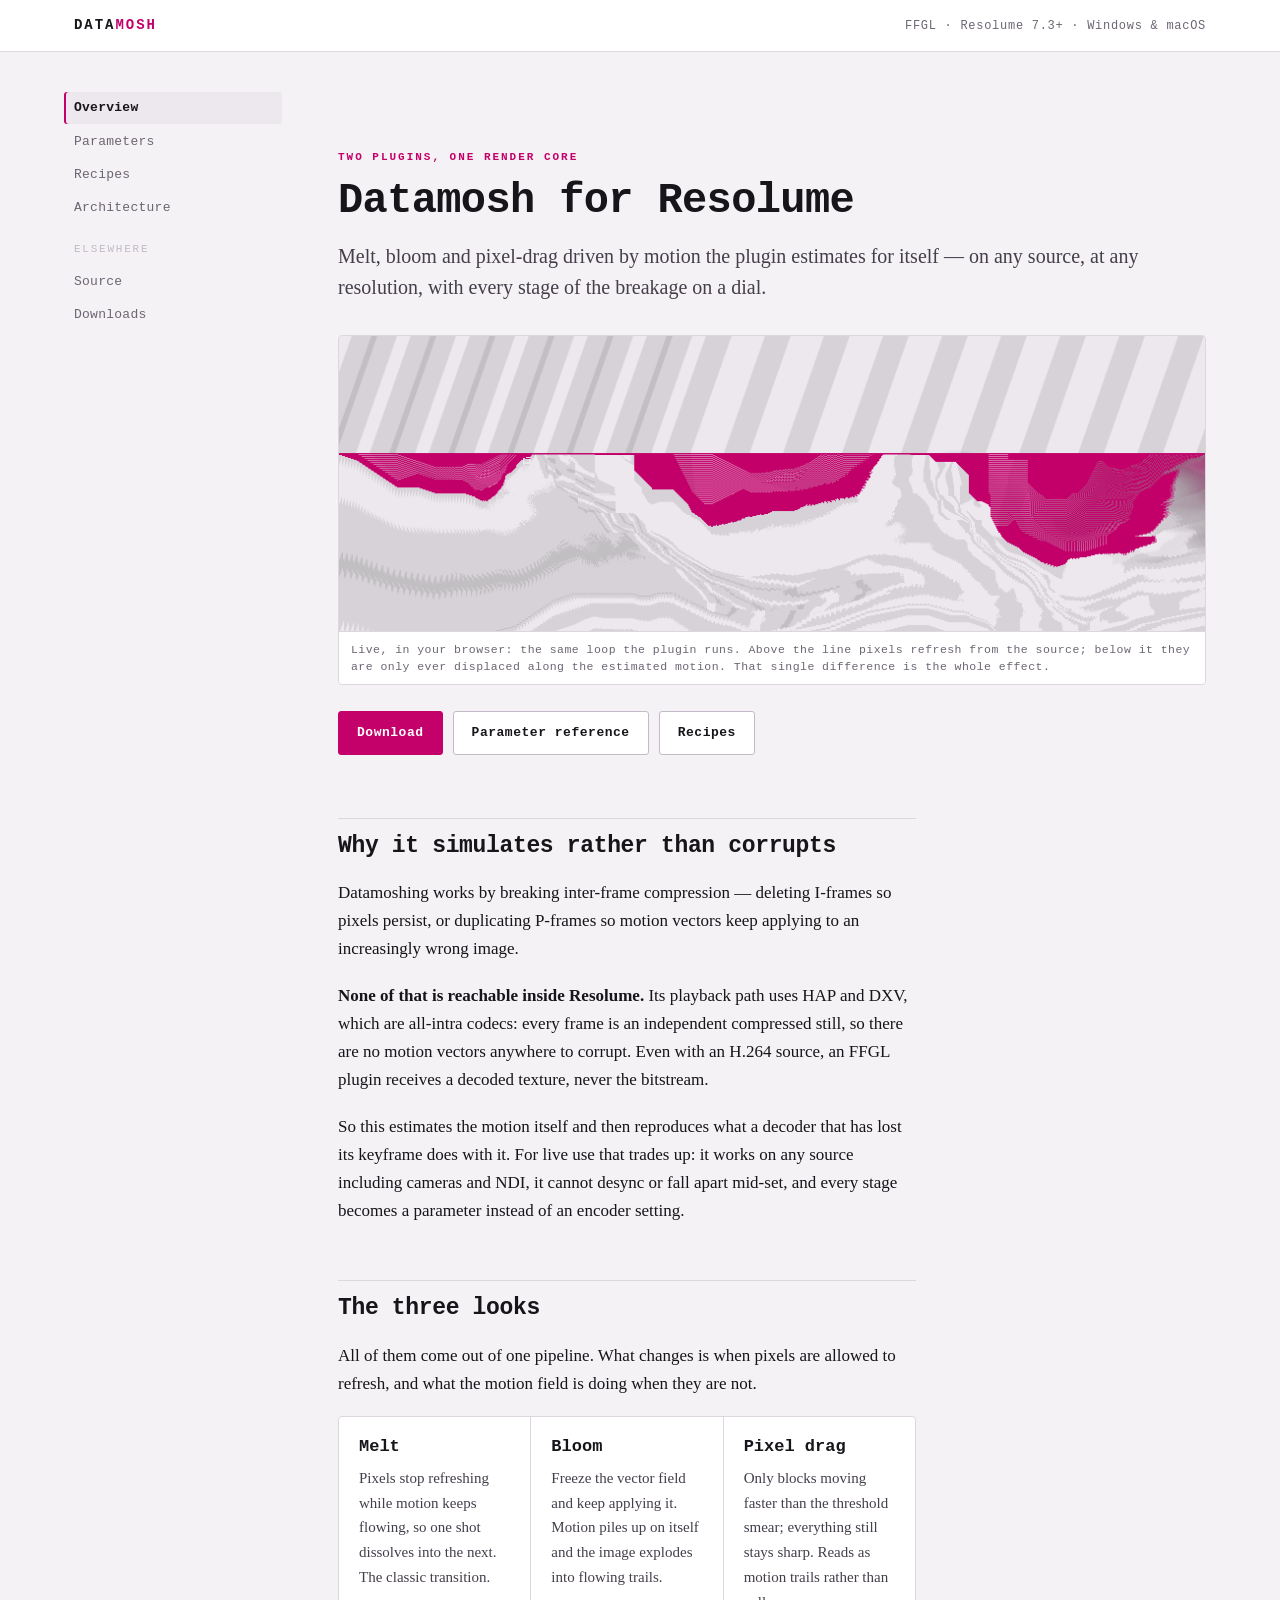
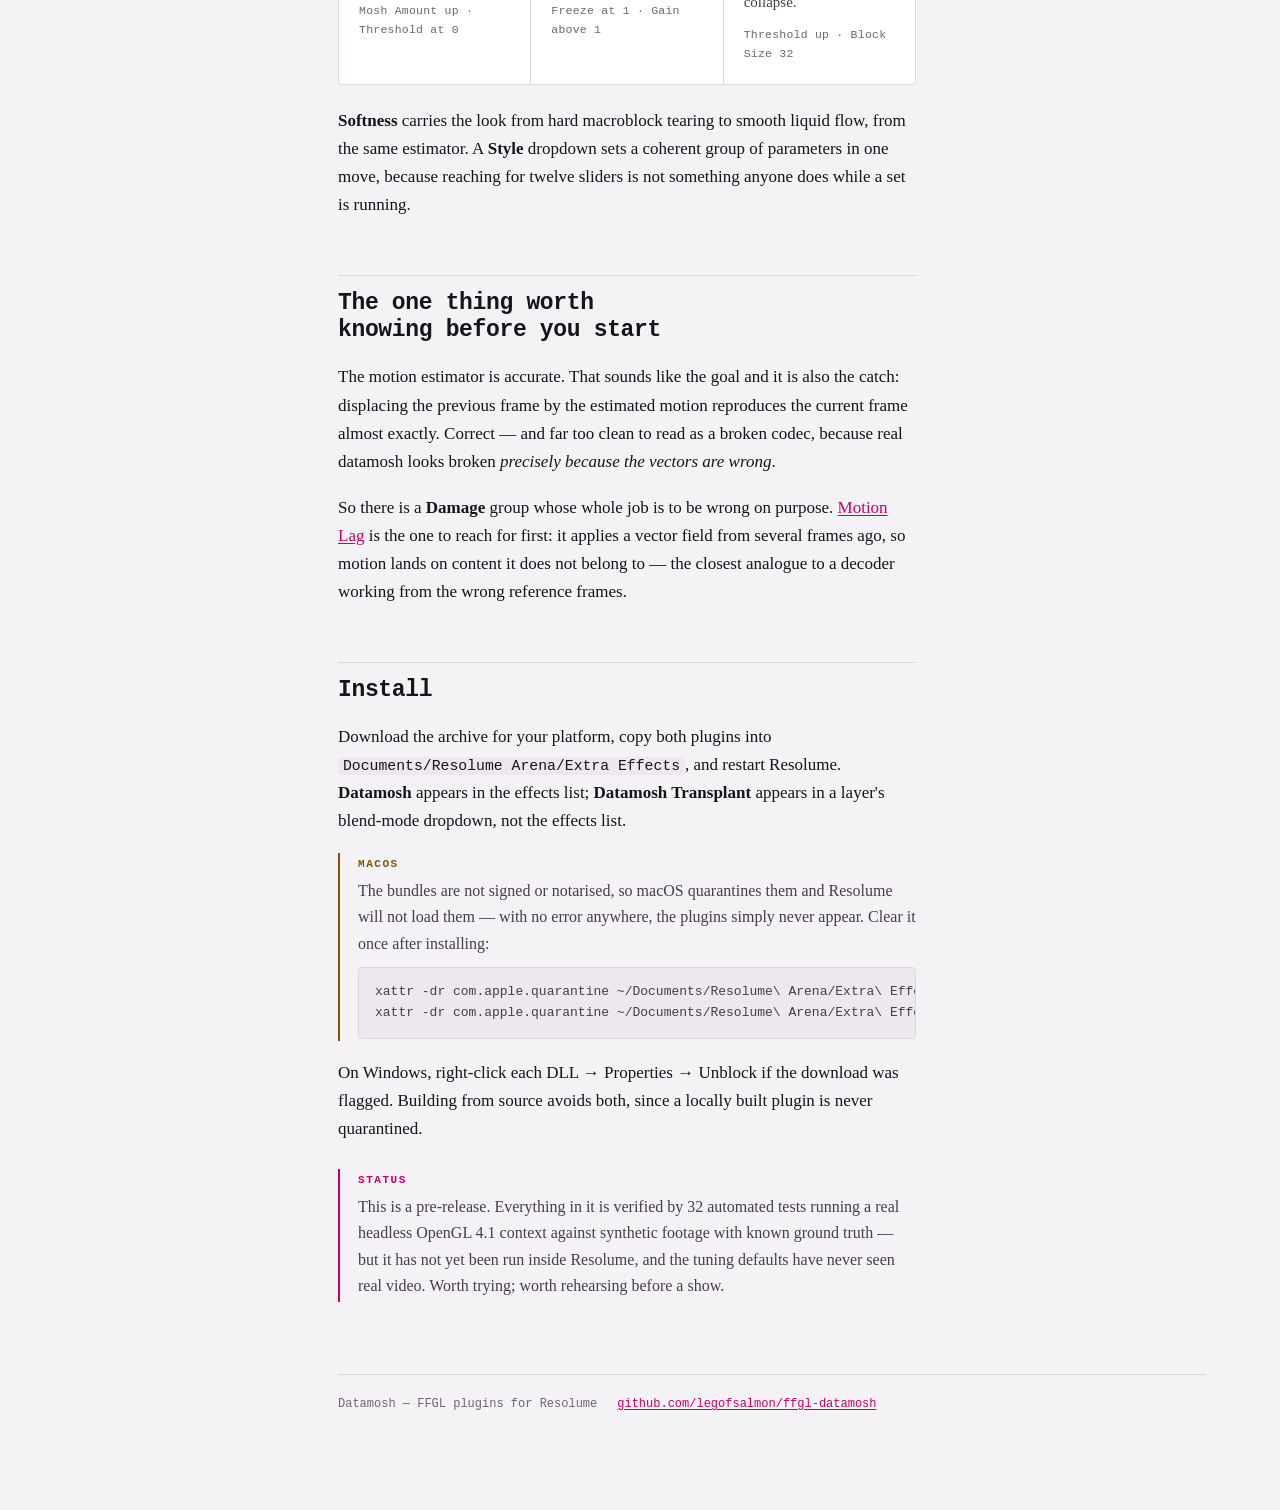
==== docs/index.html @ 58a1d6ec "Add documentation site, changelog, and a tag-triggered release workflow The plugin worked; nothing a" ====
<!doctype html>
<html lang="en">
<head>
<meta charset="utf-8">
<meta name="viewport" content="width=device-width, initial-scale=1">
<title>Datamosh for Resolume</title>
<meta name="description" content="Two FFGL plugins that simulate datamoshing in Resolume by estimating motion and reproducing what a decoder does after it loses its keyframe.">
<link rel="stylesheet" href="style.css">
</head>
<body>

<a class="skip" href="#main">Skip to content</a>

<header class="masthead">
	<div class="masthead-inner">
		<a class="wordmark" href="index.html">DATA<span>MOSH</span></a>
		<span class="masthead-meta">FFGL &middot; Resolume 7.3+ &middot; Windows &amp; macOS</span>
	</div>
</header>

<div class="shell">

	<nav class="sidebar" aria-label="Documentation">
		<ul>
			<li><a href="index.html" aria-current="page">Overview</a></li>
			<li><a href="parameters.html">Parameters</a></li>
			<li><a href="recipes.html">Recipes</a></li>
			<li><a href="architecture.html">Architecture</a></li>
			<li class="nav-label">Elsewhere</li>
			<li><a href="https://github.com/legofsalmon/ffgl-datamosh">Source</a></li>
			<li><a href="https://github.com/legofsalmon/ffgl-datamosh/releases">Downloads</a></li>
		</ul>
	</nav>

	<main id="main">

		<section class="hero">
			<p class="eyebrow">Two plugins, one render core</p>
			<h1>Datamosh for Resolume</h1>
			<p class="lede" style="margin-top:14px">
				Melt, bloom and pixel-drag driven by motion the plugin estimates for
				itself &mdash; on any source, at any resolution, with every stage of the
				breakage on a dial.
			</p>

			<div class="hero-canvas-wrap">
				<canvas id="demo" width="880" height="300" role="img"
				        aria-label="Animation of a moving pattern being displaced in macroblocks, the top half refreshing normally while the bottom half smears along held motion vectors."></canvas>
				<p class="hero-caption">
					Live, in your browser: the same loop the plugin runs. Above the line
					pixels refresh from the source; below it they are only ever displaced
					along the estimated motion. That single difference is the whole effect.
				</p>
			</div>

			<div class="actions">
				<a class="btn primary" href="https://github.com/legofsalmon/ffgl-datamosh/releases">Download</a>
				<a class="btn" href="parameters.html">Parameter reference</a>
				<a class="btn" href="recipes.html">Recipes</a>
			</div>
		</section>

		<div class="prose">

			<h2>Why it simulates rather than corrupts</h2>

			<p>
				Datamoshing works by breaking inter-frame compression &mdash; deleting
				I-frames so pixels persist, or duplicating P-frames so motion vectors keep
				applying to an increasingly wrong image.
			</p>

			<p>
				<strong>None of that is reachable inside Resolume.</strong> Its playback
				path uses HAP and DXV, which are all-intra codecs: every frame is an
				independent compressed still, so there are no motion vectors anywhere to
				corrupt. Even with an H.264 source, an FFGL plugin receives a decoded
				texture, never the bitstream.
			</p>

			<p>
				So this estimates the motion itself and then reproduces what a decoder
				that has lost its keyframe does with it. For live use that trades up: it
				works on any source including cameras and NDI, it cannot desync or fall
				apart mid-set, and every stage becomes a parameter instead of an encoder
				setting.
			</p>

			<h2>The three looks</h2>

			<p>
				All of them come out of one pipeline. What changes is when pixels are
				allowed to refresh, and what the motion field is doing when they are not.
			</p>

			<div class="looks">
				<article class="look">
					<h3>Melt</h3>
					<p>
						Pixels stop refreshing while motion keeps flowing, so one shot
						dissolves into the next. The classic transition.
					</p>
					<span class="how">Mosh Amount up &middot; Threshold at 0</span>
				</article>
				<article class="look">
					<h3>Bloom</h3>
					<p>
						Freeze the vector field and keep applying it. Motion piles up on
						itself and the image explodes into flowing trails.
					</p>
					<span class="how">Freeze at 1 &middot; Gain above 1</span>
				</article>
				<article class="look">
					<h3>Pixel drag</h3>
					<p>
						Only blocks moving faster than the threshold smear; everything
						still stays sharp. Reads as motion trails rather than collapse.
					</p>
					<span class="how">Threshold up &middot; Block Size 32</span>
				</article>
			</div>

			<p style="margin-top:22px">
				<strong>Softness</strong> carries the look from hard macroblock tearing to
				smooth liquid flow, from the same estimator. A <strong>Style</strong>
				dropdown sets a coherent group of parameters in one move, because reaching
				for twelve sliders is not something anyone does while a set is running.
			</p>

			<h2>The one thing worth knowing before you start</h2>

			<p>
				The motion estimator is accurate. That sounds like the goal and it is
				also the catch: displacing the previous frame by the estimated motion
				reproduces the current frame almost exactly. Correct &mdash; and far too
				clean to read as a broken codec, because real datamosh looks broken
				<em>precisely because the vectors are wrong</em>.
			</p>

			<p>
				So there is a <strong>Damage</strong> group whose whole job is to be
				wrong on purpose. <a href="parameters.html#damage">Motion Lag</a> is the
				one to reach for first: it applies a vector field from several frames ago,
				so motion lands on content it does not belong to &mdash; the closest
				analogue to a decoder working from the wrong reference frames.
			</p>

			<h2>Install</h2>

			<p>
				Download the archive for your platform, copy both plugins into
				<code>Documents/Resolume Arena/Extra Effects</code>, and restart Resolume.
				<strong>Datamosh</strong> appears in the effects list;
				<strong>Datamosh Transplant</strong> appears in a layer's blend-mode
				dropdown, not the effects list.
			</p>

			<div class="note warn">
				<span class="note-label">macOS</span>
				The bundles are not signed or notarised, so macOS quarantines them and
				Resolume will not load them &mdash; with no error anywhere, the plugins
				simply never appear. Clear it once after installing:
				<pre style="margin-top:10px"><code>xattr -dr com.apple.quarantine ~/Documents/Resolume\ Arena/Extra\ Effects/Datamosh.bundle
xattr -dr com.apple.quarantine ~/Documents/Resolume\ Arena/Extra\ Effects/DatamoshTransplant.bundle</code></pre>
			</div>

			<p style="margin-top:18px">
				On Windows, right-click each DLL &rarr; Properties &rarr; Unblock if the
				download was flagged. Building from source avoids both, since a locally
				built plugin is never quarantined.
			</p>

			<div class="note accent" style="margin-top:26px">
				<span class="note-label">Status</span>
				This is a pre-release. Everything in it is verified by 32 automated tests
				running a real headless OpenGL&nbsp;4.1 context against synthetic footage
				with known ground truth &mdash; but it has not yet been run inside
				Resolume, and the tuning defaults have never seen real video. Worth
				trying; worth rehearsing before a show.
			</div>

		</div>

		<footer class="page-footer">
			<span>Datamosh &mdash; FFGL plugins for Resolume</span>
			<a href="https://github.com/legofsalmon/ffgl-datamosh">github.com/legofsalmon/ffgl-datamosh</a>
		</footer>

	</main>
</div>

<script>
/* The hero runs the plugin's loop in miniature: estimate nothing, but displace
 * an accumulation buffer by a per-block motion field and decide, per region,
 * whether it may refresh from the source. Top half refreshes, bottom half does
 * not — which is exactly the difference the Mosh Amount dial controls. */
(function () {
	var canvas = document.getElementById('demo');
	if (!canvas || !canvas.getContext) return;
	var ctx = canvas.getContext('2d', { willReadFrequently: true });
	if (!ctx) return;

	var W = canvas.width, H = canvas.height;
	var BLOCK = 20;
	var COLS = Math.ceil(W / BLOCK), ROWS = Math.ceil(H / BLOCK);
	var FRONT = Math.floor(ROWS * 0.42);   // the row where refreshing stops

	function themeColours() {
		var styles = getComputedStyle(document.documentElement);
		return {
			ground: styles.getPropertyValue('--surface-sunk').trim() || '#eee',
			ink:    styles.getPropertyValue('--ink').trim() || '#111',
			accent: styles.getPropertyValue('--accent').trim() || '#c4006a'
		};
	}

	var colours = themeColours();

	/* Source frame: bars sliding right at a steady rate, plus a disc crossing
	 * the other way, so the block vectors below the front disagree with the
	 * content above it. */
	var source = document.createElement('canvas');
	source.width = W; source.height = H;
	var sctx = source.getContext('2d');

	function drawSource(t) {
		sctx.fillStyle = colours.ground;
		sctx.fillRect(0, 0, W, H);

		sctx.fillStyle = colours.ink;
		sctx.globalAlpha = 0.10;
		for (var i = -2; i < 26; i++) {
			var x = ((i * 60 + t * 46) % (W + 240)) - 120;
			sctx.save();
			sctx.translate(x, 0);
			sctx.transform(1, 0, -0.35, 1, 0, 0);
			sctx.fillRect(0, -40, 26, H + 80);
			sctx.restore();
		}
		sctx.globalAlpha = 1;

		var cx = W * 0.5 + Math.cos(t * 0.55) * W * 0.33;
		var cy = H * 0.44 + Math.sin(t * 0.9) * H * 0.16;
		var grad = sctx.createRadialGradient(cx, cy, 2, cx, cy, 64);
		grad.addColorStop(0, colours.accent);
		grad.addColorStop(1, 'transparent');
		sctx.fillStyle = grad;
		sctx.beginPath();
		sctx.arc(cx, cy, 64, 0, Math.PI * 2);
		sctx.fill();
	}

	/* Per-block motion, in whole pixels. Snapped, because resampling an
	 * accumulation buffer with interpolation every frame turns it to mush —
	 * the same reason Pel Snap defaults to on in the plugin. */
	function vectorFor(col, row, t) {
		var wave = Math.sin(row * 0.55 + t * 0.7) * 0.5 + Math.cos(col * 0.3 - t * 0.5) * 0.5;
		return {
			x: Math.round(3 + wave * 3),
			y: Math.round(Math.sin(col * 0.4 + t * 0.6) * 1.6)
		};
	}

	var time = 0;
	var reduce = window.matchMedia && window.matchMedia('(prefers-reduced-motion: reduce)').matches;

	function step() {
		time += 1 / 60;
		drawSource(time);

		/* Displace the accumulated image block by block. drawImage from the
		 * canvas onto itself is the whole motion-compensation step. */
		var carried = ctx.getImageData(0, 0, W, H);
		var scratch = document.createElement('canvas');
		scratch.width = W; scratch.height = H;
		scratch.getContext('2d').putImageData(carried, 0, 0);

		for (var row = 0; row < ROWS; row++) {
			for (var col = 0; col < COLS; col++) {
				var x = col * BLOCK, y = row * BLOCK;
				if (row < FRONT) {
					// Above the front: refresh from the live source.
					ctx.drawImage(source, x, y, BLOCK, BLOCK, x, y, BLOCK, BLOCK);
				} else {
					// Below it: carry the old pixels along the motion vector.
					var v = vectorFor(col, row, time);
					ctx.drawImage(scratch, x - v.x, y - v.y, BLOCK, BLOCK, x, y, BLOCK, BLOCK);
				}
			}
		}

		// The line where refreshing stops.
		ctx.fillStyle = colours.accent;
		ctx.fillRect(0, FRONT * BLOCK - 1, W, 1.5);

		if (!reduce) requestAnimationFrame(step);
	}

	// Seed the buffer so the first displaced frame has something to carry.
	drawSource(0);
	ctx.drawImage(source, 0, 0);
	step();

	// The demo samples theme tokens, so it has to be told when they change.
	if (window.matchMedia) {
		var dark = window.matchMedia('(prefers-color-scheme: dark)');
		if (dark.addEventListener) {
			dark.addEventListener('change', function () {
				colours = themeColours();
				drawSource(time);
				ctx.drawImage(source, 0, 0);
			});
		}
	}
})();
</script>

</body>
</html>
---- docs/style.css ----
/* Datamosh documentation.
 *
 * Set like a codec reference manual rather than a product page: monospace for
 * structure and data, a serif for prose, and one accent taken from the magenta
 * fringe a chroma plane leaves when it disagrees with luma. Nothing is loaded
 * from a CDN — the same file has to survive a strict content policy.
 */

/* Light is the base palette. Every colour is declared here and only
 * redefined by theme, so no component depends on a rule inside a media block. */
:root {
	--ground:        #f4f2f4;
	--surface:       #ffffff;
	--surface-sunk:  #ece8ed;
	--ink:           #17141a;
	--ink-soft:      #453e4b;
	--muted:         #6d6573;
	--rule:          #ddd6df;
	--rule-strong:   #c3b9c7;

	/* Chroma fringe: the magenta half. */
	--accent:        #c4006a;
	--accent-ink:    #ffffff;
	--accent-wash:   #fbe9f2;
	/* The green half, kept for things that are verified or correct. */
	--good:          #16785c;
	--good-wash:     #e3f3ee;
	--warn:          #8a5300;
	--warn-wash:     #fbeedb;

	--shadow: 0 1px 2px rgb(23 20 26 / 6%), 0 8px 24px rgb(23 20 26 / 6%);

	--mono: ui-monospace, "SF Mono", SFMono-Regular, "Cascadia Mono",
	        "Roboto Mono", Menlo, Consolas, monospace;
	--serif: Charter, "Bitstream Charter", "Iowan Old Style", "Palatino Linotype",
	         Palatino, Georgia, serif;

	--measure: 68ch;
}

@media (prefers-color-scheme: dark) {
	:root:not([data-theme="light"]) {
		--ground:       #121016;
		--surface:      #1a171e;
		--surface-sunk: #211d26;
		--ink:          #ece7ef;
		--ink-soft:     #c5bccb;
		--muted:        #948b9c;
		--rule:         #2e2836;
		--rule-strong:  #453d4f;

		--accent:       #ff4d9d;
		--accent-ink:   #1a0210;
		--accent-wash:  #2c1220;
		--good:         #3fd2a4;
		--good-wash:    #10281f;
		--warn:         #e0a54a;
		--warn-wash:    #2c2110;

		--shadow: 0 1px 2px rgb(0 0 0 / 40%), 0 8px 24px rgb(0 0 0 / 32%);
	}
}

:root[data-theme="dark"] {
	--ground:       #121016;
	--surface:      #1a171e;
	--surface-sunk: #211d26;
	--ink:          #ece7ef;
	--ink-soft:     #c5bccb;
	--muted:        #948b9c;
	--rule:         #2e2836;
	--rule-strong:  #453d4f;

	--accent:       #ff4d9d;
	--accent-ink:   #1a0210;
	--accent-wash:  #2c1220;
	--good:         #3fd2a4;
	--good-wash:    #10281f;
	--warn:         #e0a54a;
	--warn-wash:    #2c2110;

	--shadow: 0 1px 2px rgb(0 0 0 / 40%), 0 8px 24px rgb(0 0 0 / 32%);
}

*, *::before, *::after { box-sizing: border-box; }

html { -webkit-text-size-adjust: 100%; }

body {
	margin: 0;
	/* Explicit, because the host paints its own ground behind the page. */
	background: var(--ground);
	color: var(--ink);
	font-family: var(--serif);
	font-size: 17px;
	line-height: 1.65;
}

/* ---------------------------------------------------------------- layout -- */

.shell {
	display: grid;
	grid-template-columns: minmax(0, 1fr);
	gap: 0;
	max-width: 1180px;
	margin: 0 auto;
	padding: 0 24px;
}

@media (min-width: 940px) {
	.shell {
		grid-template-columns: 208px minmax(0, 1fr);
		gap: 56px;
		align-items: start;
	}
}

main {
	min-width: 0;
	padding: 40px 0 96px;
}

.prose { max-width: var(--measure); }

.prose > * + * { margin-block-start: 1.1em; }
.prose > h2 { margin-block-start: 2.4em; }
.prose > h3 { margin-block-start: 1.9em; }

/* -------------------------------------------------------------- masthead -- */

.masthead {
	border-bottom: 1px solid var(--rule);
	background: var(--surface);
}

.masthead-inner {
	max-width: 1180px;
	margin: 0 auto;
	padding: 14px 24px;
	display: flex;
	flex-wrap: wrap;
	align-items: baseline;
	gap: 8px 20px;
}

.wordmark {
	font-family: var(--mono);
	font-size: 14px;
	font-weight: 700;
	letter-spacing: 0.14em;
	text-transform: uppercase;
	color: var(--ink);
	text-decoration: none;
}

.wordmark span { color: var(--accent); }

.masthead-meta {
	font-family: var(--mono);
	font-size: 12px;
	letter-spacing: 0.06em;
	color: var(--muted);
	margin-left: auto;
}

/* ------------------------------------------------------------------- nav -- */

.sidebar {
	position: sticky;
	top: 0;
	padding: 40px 0 0;
	font-family: var(--mono);
	font-size: 13px;
}

@media (max-width: 939px) {
	.sidebar {
		position: static;
		padding: 24px 0 0;
		border-bottom: 1px solid var(--rule);
		padding-bottom: 20px;
	}
	.sidebar ul { display: flex; flex-wrap: wrap; gap: 4px 18px; }
}

.sidebar ul { list-style: none; margin: 0; padding: 0; display: grid; gap: 2px; }

.sidebar a {
	display: block;
	padding: 5px 10px;
	margin-left: -10px;
	color: var(--muted);
	text-decoration: none;
	border-radius: 3px;
	letter-spacing: 0.02em;
}

.sidebar a:hover { color: var(--ink); background: var(--surface-sunk); }

.sidebar a[aria-current="page"] {
	color: var(--ink);
	font-weight: 700;
	/* A left mark rather than a fill: it reads as a caret in a listing. */
	box-shadow: inset 2px 0 0 var(--accent);
	background: var(--surface-sunk);
}

.sidebar .nav-label {
	font-size: 11px;
	letter-spacing: 0.16em;
	text-transform: uppercase;
	color: var(--rule-strong);
	padding: 14px 0 6px;
}

/* -------------------------------------------------------------- headings -- */

h1, h2, h3, h4 {
	font-family: var(--mono);
	font-weight: 700;
	line-height: 1.2;
	letter-spacing: -0.015em;
	text-wrap: balance;
	margin: 0;
	color: var(--ink);
}

h1 { font-size: clamp(30px, 5vw, 42px); }
h2 { font-size: 23px; }
h3 { font-size: 17px; letter-spacing: 0; }

h2 {
	padding-top: 14px;
	border-top: 1px solid var(--rule);
}

.eyebrow {
	font-family: var(--mono);
	font-size: 11px;
	font-weight: 700;
	letter-spacing: 0.18em;
	text-transform: uppercase;
	color: var(--accent);
	margin: 0 0 10px;
}

.lede {
	font-size: 20px;
	line-height: 1.55;
	color: var(--ink-soft);
}

/* ----------------------------------------------------------------- text -- */

p { margin: 0; }

a { color: var(--accent); text-underline-offset: 2px; }
a:hover { text-decoration-thickness: 2px; }

strong { font-weight: 700; color: var(--ink); }

code {
	font-family: var(--mono);
	font-size: 0.87em;
	background: var(--surface-sunk);
	padding: 1px 5px;
	border-radius: 3px;
}

pre {
	font-family: var(--mono);
	font-size: 13px;
	line-height: 1.6;
	background: var(--surface-sunk);
	border: 1px solid var(--rule);
	border-radius: 4px;
	padding: 14px 16px;
	overflow-x: auto;
	margin: 0;
}

pre code { background: none; padding: 0; font-size: inherit; }

ul.prose-list, ol.prose-list { margin: 0; padding-left: 1.3em; }
ul.prose-list > li + li, ol.prose-list > li + li { margin-top: 0.45em; }

hr { border: 0; border-top: 1px solid var(--rule); margin: 2.5em 0; }

/* ---------------------------------------------------------------- tables -- */

.table-wrap { overflow-x: auto; }

table {
	border-collapse: collapse;
	width: 100%;
	font-family: var(--mono);
	font-size: 13px;
	font-variant-numeric: tabular-nums;
}

th {
	text-align: left;
	font-weight: 700;
	font-size: 11px;
	letter-spacing: 0.1em;
	text-transform: uppercase;
	color: var(--muted);
	padding: 0 14px 8px 0;
	border-bottom: 1px solid var(--rule-strong);
	white-space: nowrap;
}

td {
	padding: 11px 14px 11px 0;
	border-bottom: 1px solid var(--rule);
	vertical-align: top;
	color: var(--ink-soft);
}

td:first-child { color: var(--ink); font-weight: 700; white-space: nowrap; }
td.desc { font-family: var(--serif); font-size: 15px; line-height: 1.55; min-width: 22em; }

/* ----------------------------------------------------------------- notes -- */

.note {
	border-left: 2px solid var(--rule-strong);
	padding: 2px 0 2px 18px;
	color: var(--ink-soft);
	font-size: 16px;
}

.note.accent { border-left-color: var(--accent); }
.note.good   { border-left-color: var(--good); }
.note.warn   { border-left-color: var(--warn); }

.note-label {
	display: block;
	font-family: var(--mono);
	font-size: 11px;
	font-weight: 700;
	letter-spacing: 0.14em;
	text-transform: uppercase;
	margin-bottom: 5px;
	color: var(--muted);
}

.note.accent .note-label { color: var(--accent); }
.note.good   .note-label { color: var(--good); }
.note.warn   .note-label { color: var(--warn); }

/* ------------------------------------------------------------------ hero -- */

.hero { padding: 56px 0 8px; }

.hero-canvas-wrap {
	margin: 32px 0 0;
	border: 1px solid var(--rule);
	border-radius: 4px;
	overflow: hidden;
	background: var(--surface-sunk);
	position: relative;
	line-height: 0;
}

.hero-canvas-wrap canvas { width: 100%; height: auto; display: block; }

.hero-caption {
	font-family: var(--mono);
	font-size: 11.5px;
	letter-spacing: 0.04em;
	color: var(--muted);
	padding: 9px 12px;
	border-top: 1px solid var(--rule);
	background: var(--surface);
	line-height: 1.5;
}

/* --------------------------------------------------------------- buttons -- */

.actions { display: flex; flex-wrap: wrap; gap: 10px; margin-top: 26px; }

.btn {
	font-family: var(--mono);
	font-size: 13px;
	font-weight: 700;
	letter-spacing: 0.04em;
	text-decoration: none;
	padding: 10px 18px;
	border-radius: 3px;
	border: 1px solid var(--rule-strong);
	color: var(--ink);
	background: var(--surface);
}

.btn:hover { border-color: var(--ink); }

.btn.primary {
	background: var(--accent);
	border-color: var(--accent);
	color: var(--accent-ink);
}

.btn.primary:hover { filter: brightness(1.08); }

/* ----------------------------------------------------------------- cards -- */

.looks { display: grid; gap: 1px; background: var(--rule); border: 1px solid var(--rule); border-radius: 4px; overflow: hidden; }

@media (min-width: 700px) { .looks { grid-template-columns: repeat(3, 1fr); } }

.look { background: var(--surface); padding: 20px; }

.look h3 { margin: 0 0 8px; }
.look p { font-size: 15px; color: var(--ink-soft); }

.look .how {
	display: block;
	margin-top: 12px;
	font-family: var(--mono);
	font-size: 11.5px;
	color: var(--muted);
	letter-spacing: 0.02em;
}

/* ---------------------------------------------------------------- footer -- */

.page-footer {
	border-top: 1px solid var(--rule);
	margin-top: 72px;
	padding-top: 20px;
	font-family: var(--mono);
	font-size: 12px;
	color: var(--muted);
	display: flex;
	flex-wrap: wrap;
	gap: 6px 20px;
}

/* --------------------------------------------------------------- a11y --- */

:focus-visible {
	outline: 2px solid var(--accent);
	outline-offset: 2px;
	border-radius: 2px;
}

.skip {
	position: absolute;
	left: -9999px;
	font-family: var(--mono);
	font-size: 13px;
}
.skip:focus {
	left: 12px; top: 12px;
	background: var(--surface);
	padding: 10px 14px;
	border: 1px solid var(--accent);
	border-radius: 3px;
	z-index: 10;
}

@media (prefers-reduced-motion: reduce) {
	*, *::before, *::after {
		animation-duration: 0.01ms !important;
		animation-iteration-count: 1 !important;
		transition-duration: 0.01ms !important;
	}
}
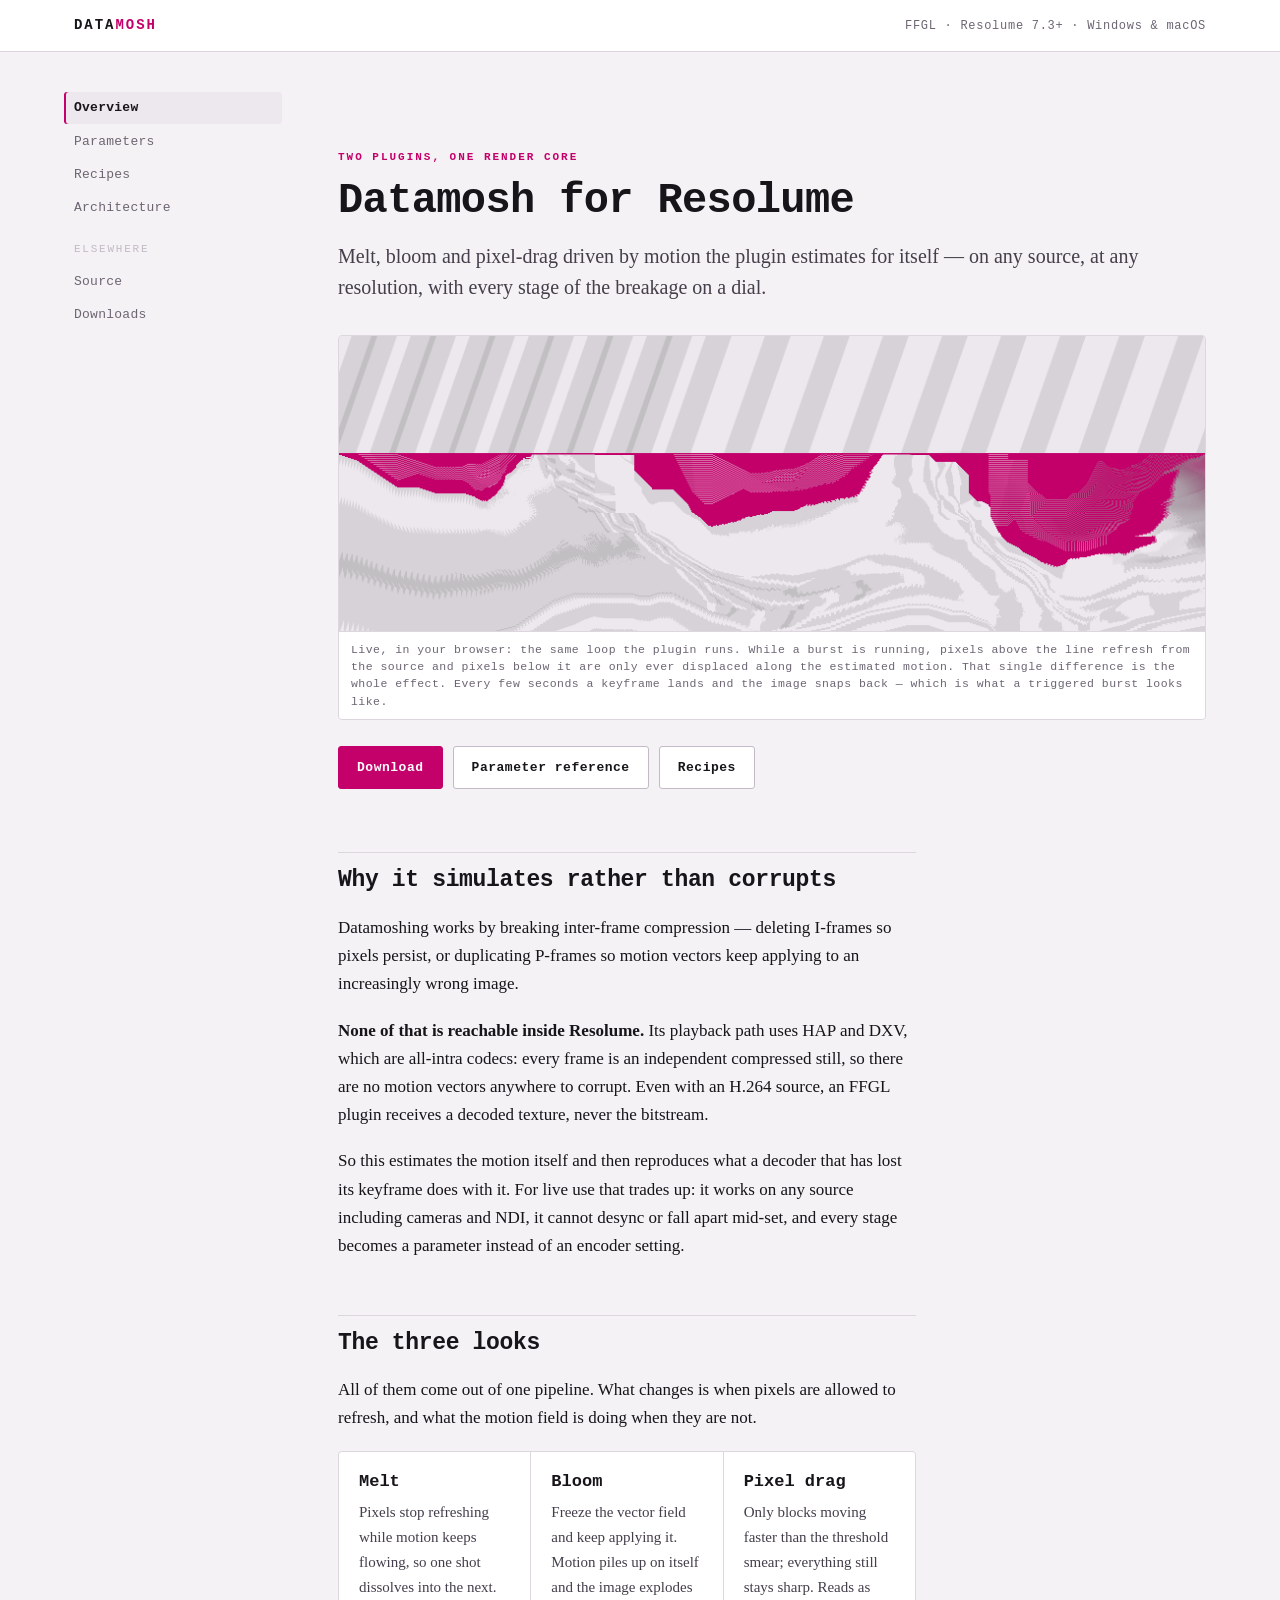
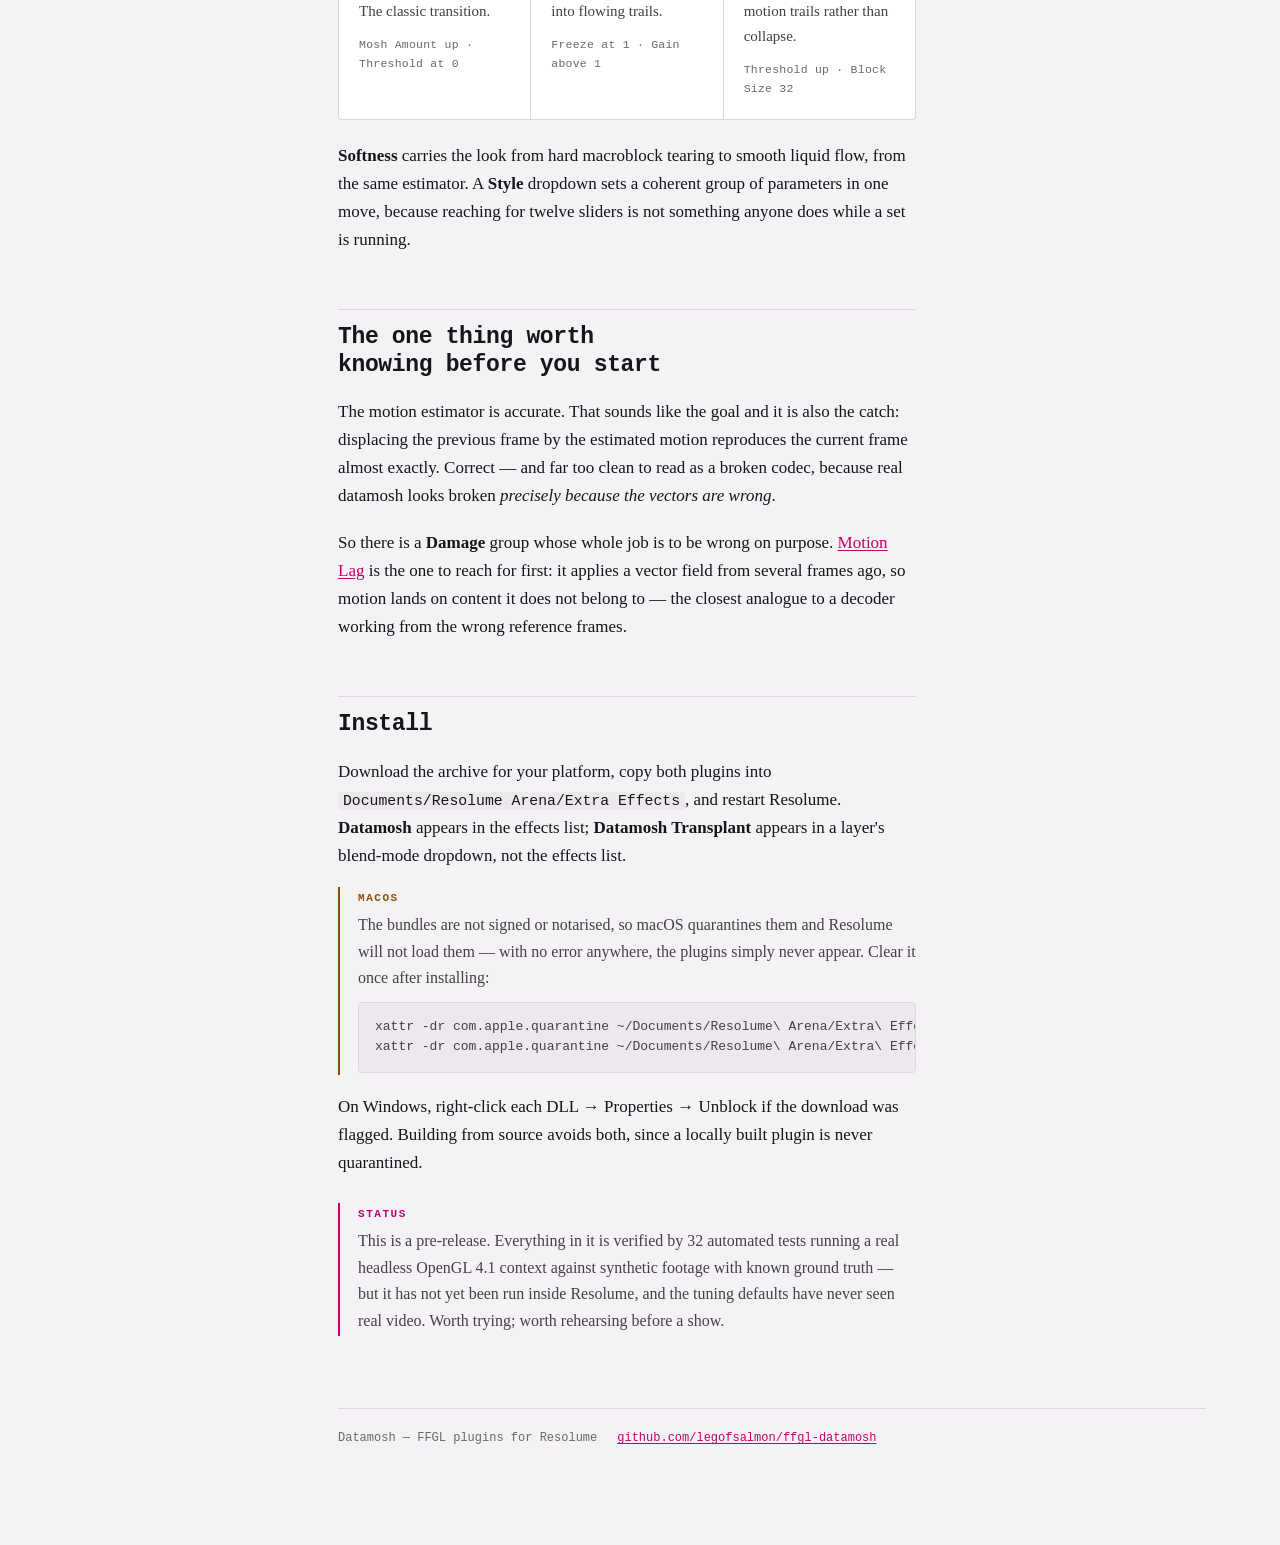
==== commit cb22d3a7: "Fit the reference tables and give the hero demo a keyframe cycle Rendering the pages in a real brows" ====
--- a/docs/index.html
+++ b/docs/index.html
@@ -47,9 +47,11 @@
 				<canvas id="demo" width="880" height="300" role="img"
 				        aria-label="Animation of a moving pattern being displaced in macroblocks, the top half refreshing normally while the bottom half smears along held motion vectors."></canvas>
 				<p class="hero-caption">
-					Live, in your browser: the same loop the plugin runs. Above the line
-					pixels refresh from the source; below it they are only ever displaced
-					along the estimated motion. That single difference is the whole effect.
+					Live, in your browser: the same loop the plugin runs. While a burst is
+					running, pixels above the line refresh from the source and pixels below
+					it are only ever displaced along the estimated motion. That single
+					difference is the whole effect. Every few seconds a keyframe lands and
+					the image snaps back — which is what a triggered burst looks like.
 				</p>
 			</div>
 
@@ -264,8 +266,15 @@
 	var time = 0;
 	var reduce = window.matchMedia && window.matchMedia('(prefers-reduced-motion: reduce)').matches;
 
+	/* Left to run, the accumulation collapses into mush and stays there. Real
+	 * use is a cycle: a burst, then a keyframe that snaps back to clean. This
+	 * mirrors what a triggered burst looks like, and keeps the demo watchable. */
+	var CYCLE = 7.5, BURST = 5.0;
+
 	function step() {
 		time += 1 / 60;
+		var phase = time % CYCLE;
+		var moshing = phase < BURST;
 		drawSource(time);
 
 		/* Displace the accumulated image block by block. drawImage from the
@@ -278,8 +287,8 @@
 		for (var row = 0; row < ROWS; row++) {
 			for (var col = 0; col < COLS; col++) {
 				var x = col * BLOCK, y = row * BLOCK;
-				if (row < FRONT) {
-					// Above the front: refresh from the live source.
+				if (row < FRONT || !moshing) {
+					// Above the front, or between bursts: refresh from the source.
 					ctx.drawImage(source, x, y, BLOCK, BLOCK, x, y, BLOCK, BLOCK);
 				} else {
 					// Below it: carry the old pixels along the motion vector.
@@ -289,9 +298,11 @@
 			}
 		}
 
-		// The line where refreshing stops.
-		ctx.fillStyle = colours.accent;
-		ctx.fillRect(0, FRONT * BLOCK - 1, W, 1.5);
+		// The line where refreshing stops, shown only while a burst is running.
+		if (moshing) {
+			ctx.fillStyle = colours.accent;
+			ctx.fillRect(0, FRONT * BLOCK - 1, W, 1.5);
+		}
 
 		if (!reduce) requestAnimationFrame(step);
 	}
--- a/docs/style.css
+++ b/docs/style.css
@@ -122,6 +122,18 @@
 
 .prose { max-width: var(--measure); }
 
+/* Reference tables carry four columns of detail and do not fit the prose
+ * measure. On table-heavy pages the container opens to the full content column
+ * while the running text keeps its own measure — otherwise every table has to
+ * be scrolled sideways to read the column that matters. */
+.prose.wide { max-width: none; }
+.prose.wide > p,
+.prose.wide > .lede,
+.prose.wide > ul,
+.prose.wide > ol,
+.prose.wide > pre,
+.prose.wide > .note { max-width: var(--measure); }
+
 .prose > * + * { margin-block-start: 1.1em; }
 .prose > h2 { margin-block-start: 2.4em; }
 .prose > h3 { margin-block-start: 1.9em; }
